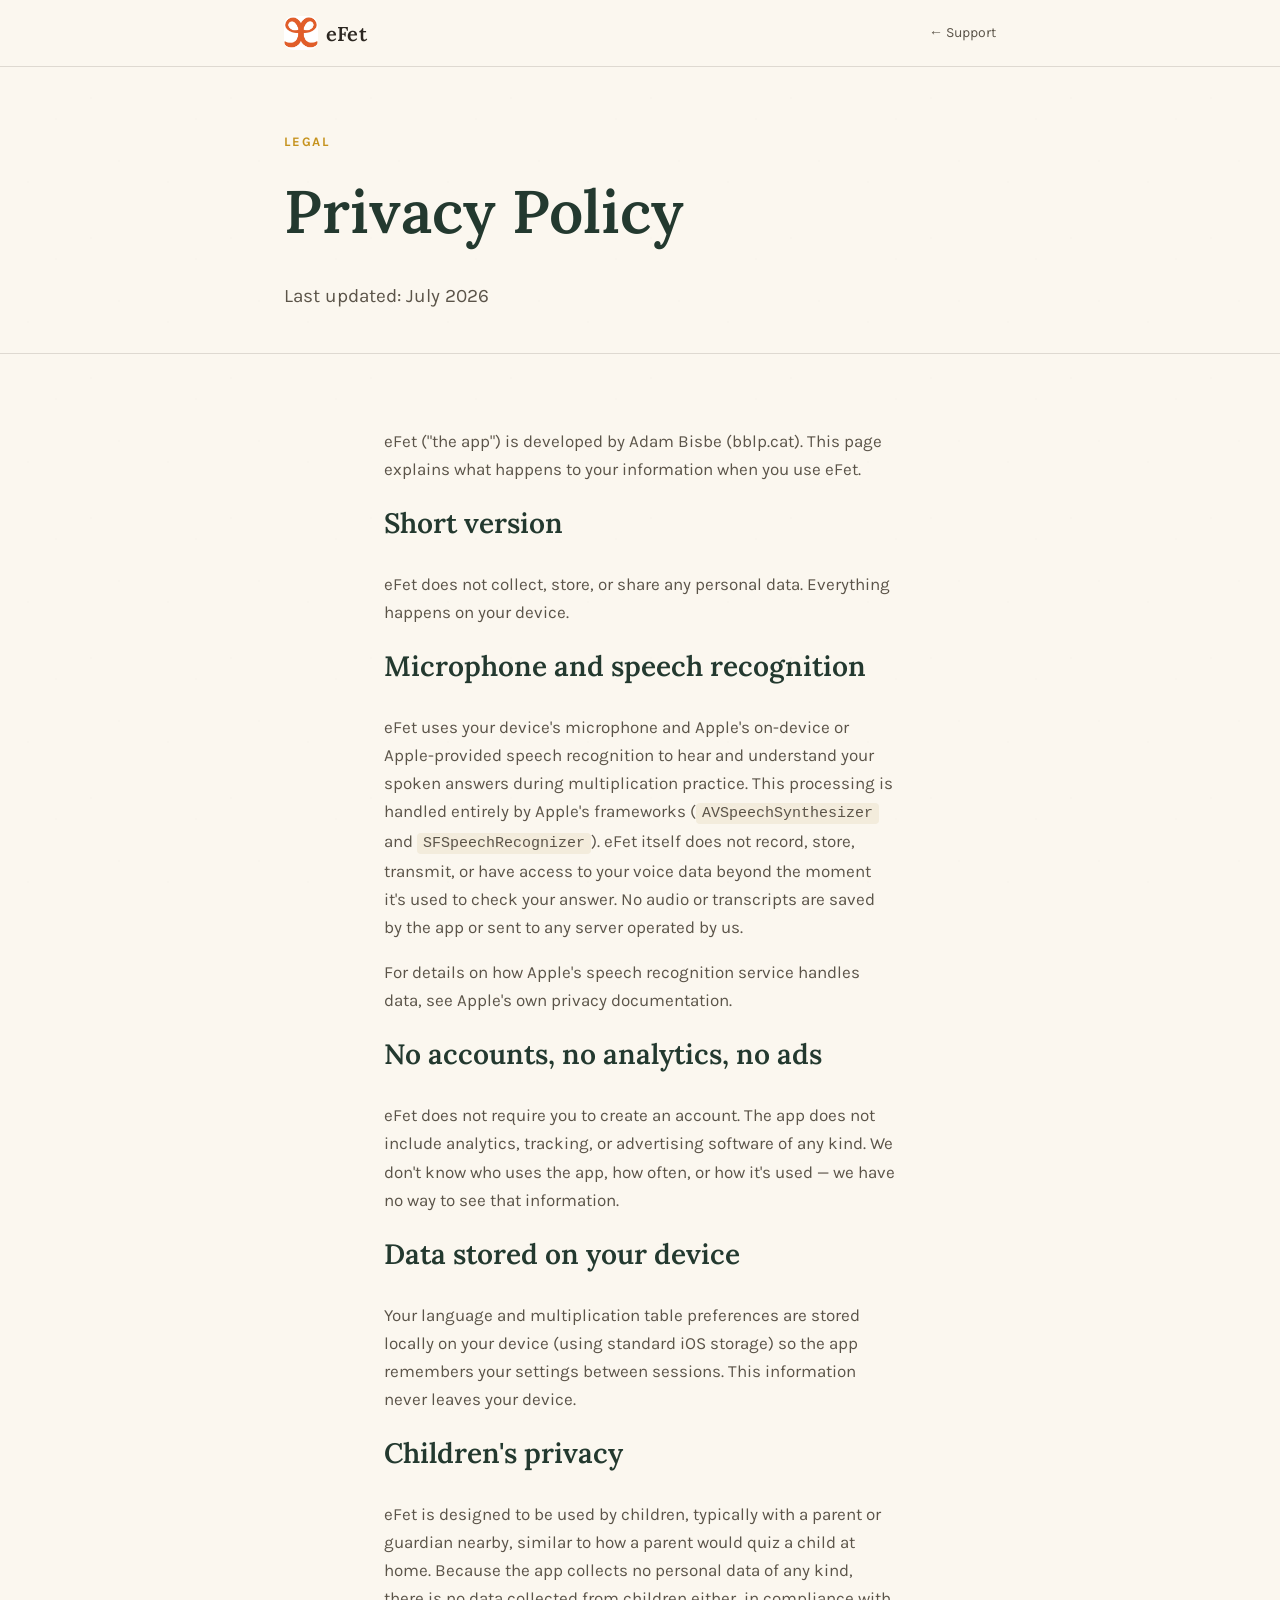
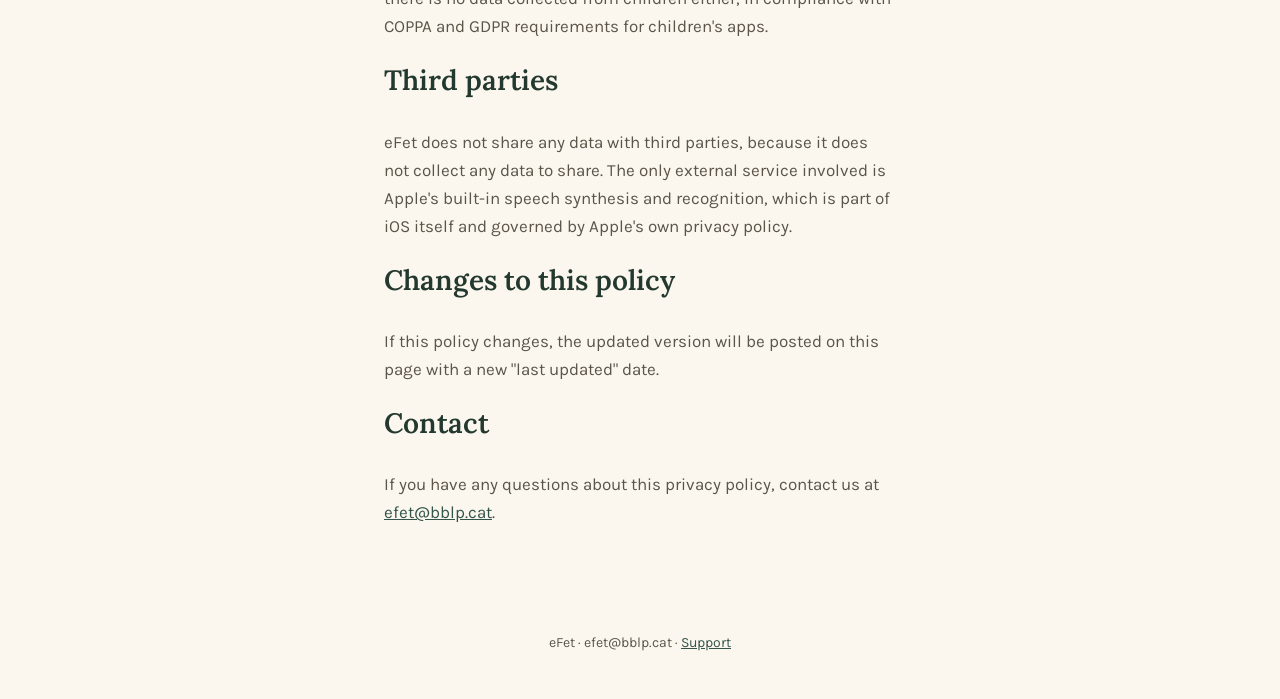
==== privacy.html @ 781f04e2 "per afegir les FAQ" ====
<!DOCTYPE html>
<html lang="en">
<head>
<meta charset="UTF-8">
<meta name="viewport" content="width=device-width, initial-scale=1.0">
<title>eFet — Privacy Policy</title>
<meta name="description" content="eFet privacy policy">
<link rel="icon" type="image/png" href="icon.png">
<link rel="preconnect" href="https://fonts.googleapis.com">
<link rel="preconnect" href="https://fonts.gstatic.com" crossorigin>
<link href="https://fonts.googleapis.com/css2?family=Lora:ital,wght@0,500;0,600;1,500&family=Karla:wght@400;500;600;700&display=swap" rel="stylesheet">
<link rel="stylesheet" href="styles.css">
</head>
<body>

<div class="chalk-texture" aria-hidden="true"></div>

<header class="site-header">
  <div class="wrap header-inner">
    <a class="brand" href="index.html">
      <img src="icon.png" alt="" class="brand-icon">
      <span class="brand-name">eFet</span>
    </a>
    <a class="back-link" href="index.html">← Support</a>
  </div>
</header>

<main>
  <section class="hero hero-small">
    <div class="wrap">
      <p class="eyebrow">Legal</p>
      <h1>Privacy Policy</h1>
      <p class="hero-sum">Last updated: July 2026</p>
    </div>
  </section>

  <section class="section">
    <div class="wrap wrap-narrow policy-body">

      <p>eFet ("the app") is developed by Adam Bisbe (bblp.cat). This page explains what happens to your information when you use eFet.</p>

      <h2>Short version</h2>
      <p>eFet does not collect, store, or share any personal data. Everything happens on your device.</p>

      <h2>Microphone and speech recognition</h2>
      <p>eFet uses your device's microphone and Apple's on-device or Apple-provided speech recognition to hear and understand your spoken answers during multiplication practice. This processing is handled entirely by Apple's frameworks (<code>AVSpeechSynthesizer</code> and <code>SFSpeechRecognizer</code>). eFet itself does not record, store, transmit, or have access to your voice data beyond the moment it's used to check your answer. No audio or transcripts are saved by the app or sent to any server operated by us.</p>
      <p>For details on how Apple's speech recognition service handles data, see Apple's own privacy documentation.</p>

      <h2>No accounts, no analytics, no ads</h2>
      <p>eFet does not require you to create an account. The app does not include analytics, tracking, or advertising software of any kind. We don't know who uses the app, how often, or how it's used — we have no way to see that information.</p>

      <h2>Data stored on your device</h2>
      <p>Your language and multiplication table preferences are stored locally on your device (using standard iOS storage) so the app remembers your settings between sessions. This information never leaves your device.</p>

      <h2>Children's privacy</h2>
      <p>eFet is designed to be used by children, typically with a parent or guardian nearby, similar to how a parent would quiz a child at home. Because the app collects no personal data of any kind, there is no data collected from children either, in compliance with COPPA and GDPR requirements for children's apps.</p>

      <h2>Third parties</h2>
      <p>eFet does not share any data with third parties, because it does not collect any data to share. The only external service involved is Apple's built-in speech synthesis and recognition, which is part of iOS itself and governed by Apple's own privacy policy.</p>

      <h2>Changes to this policy</h2>
      <p>If this policy changes, the updated version will be posted on this page with a new "last updated" date.</p>

      <h2>Contact</h2>
      <p>If you have any questions about this privacy policy, contact us at <a href="mailto:efet@bblp.cat">efet@bblp.cat</a>.</p>

    </div>
  </section>
</main>

<footer class="site-footer">
  <div class="wrap">
    <p>eFet · efet@bblp.cat · <a href="index.html">Support</a></p>
  </div>
</footer>

</body>
</html>
---- styles.css ----
:root{
  --paper: #FBF7EF;
  --paper-alt: #F3ECDC;
  --ink: #2B2620;
  --ink-soft: #5B5449;
  --chalk-green: #33544A;
  --chalk-green-deep: #23392F;
  --mustard: #C6931E;
  --mustard-soft: #E9D4A4;
  --line: rgba(43,38,32,0.14);
  --radius: 14px;
  --font-display: "Lora", Georgia, serif;
  --font-body: "Karla", -apple-system, BlinkMacSystemFont, "Segoe UI", sans-serif;
}

*{box-sizing:border-box;}

html{scroll-behavior:smooth;}

body{
  margin:0;
  background:var(--paper);
  color:var(--ink);
  font-family:var(--font-body);
  font-size:17px;
  line-height:1.65;
  -webkit-font-smoothing:antialiased;
}

.sr-only{
  position:absolute; width:1px; height:1px; padding:0; margin:-1px;
  overflow:hidden; clip:rect(0,0,0,0); white-space:nowrap; border:0;
}

a{color:var(--chalk-green);}

.wrap{
  max-width:760px;
  margin:0 auto;
  padding:0 24px;
}
.wrap-narrow{max-width:560px;}

/* subtle chalk-dust texture over the whole page */
.chalk-texture{
  position:fixed; inset:0; pointer-events:none; z-index:0;
  opacity:0.035;
  background-image:
    radial-gradient(circle at 20% 30%, #000 0, transparent 1px),
    radial-gradient(circle at 65% 70%, #000 0, transparent 1px),
    radial-gradient(circle at 85% 15%, #000 0, transparent 1px),
    radial-gradient(circle at 40% 85%, #000 0, transparent 1px);
  background-size: 140px 140px;
}

/* Header */
.site-header{
  border-bottom:1px solid var(--line);
  background:var(--paper);
  position:sticky; top:0; z-index:10;
}
.header-inner{
  display:flex; align-items:center; justify-content:space-between;
  padding:16px 24px;
}
.brand{
  display:flex; align-items:center; gap:8px;
  text-decoration:none; color:var(--ink);
}
.brand-icon{
  width:34px; height:34px;
  border-radius:9px;
  display:block;
}
.brand-name{
  font-family:var(--font-display); font-weight:600; font-size:20px;
  letter-spacing:0.01em;
}
.lang-picker select{
  font-family:var(--font-body);
  font-size:14px;
  padding:8px 12px;
  border-radius:8px;
  border:1px solid var(--line);
  background:var(--paper);
  color:var(--ink);
  cursor:pointer;
}
.lang-picker select:focus-visible{
  outline:2px solid var(--chalk-green);
  outline-offset:2px;
}
.back-link{
  font-size:14px;
  color:var(--ink-soft);
  text-decoration:none;
}
.back-link:hover{color:var(--chalk-green);}
.hero-small{padding:44px 0 24px;}
.policy-body h2{
  font-family:var(--font-display);
  font-size:20px;
  font-weight:600;
  color:var(--chalk-green-deep);
  margin:32px 0 10px;
}
.policy-body p{color:var(--ink-soft);}
.policy-body code{
  background:var(--paper-alt);
  padding:2px 6px;
  border-radius:4px;
  font-size:15px;
}

/* Hero */
.hero{
  position:relative;
  padding:64px 0 40px;
  overflow:hidden;
}
.eyebrow{
  font-size:13px;
  text-transform:uppercase;
  letter-spacing:0.14em;
  color:var(--mustard);
  font-weight:700;
  margin:0 0 10px;
}
.hero h1{
  font-family:var(--font-display);
  font-size:clamp(40px, 7vw, 60px);
  font-weight:600;
  margin:0 0 20px;
  color:var(--chalk-green-deep);
}
.hero-sum{
  font-size:19px;
  max-width:52ch;
  color:var(--ink-soft);
  margin:0;
}
.hero-equation{
  margin-top:36px;
  width:100%;
  max-width:520px;
}
.hero-equation svg{width:100%; height:auto; display:block;}
.chalk-eq{
  font-family:var(--font-display);
  font-style:italic;
  font-size:64px;
  fill:none;
  stroke:var(--mustard-soft);
  stroke-width:1.4px;
  paint-order:stroke;
}

/* Sections */
.section{
  padding:56px 0;
  border-top:1px solid var(--line);
}
.section.alt{
  background:var(--paper-alt);
}
.section h2{
  font-family:var(--font-display);
  font-size:28px;
  font-weight:600;
  margin:0 0 24px;
  color:var(--chalk-green-deep);
}

/* Steps */
.steps{
  list-style:none;
  counter-reset:step;
  margin:0 0 24px;
  padding:0;
  display:grid;
  gap:14px;
}
.steps li{
  counter-increment:step;
  position:relative;
  padding-left:44px;
  min-height:28px;
}
.steps li::before{
  content:counter(step);
  position:absolute; left:0; top:-1px;
  width:28px; height:28px;
  border-radius:50%;
  background:var(--chalk-green);
  color:var(--paper);
  font-family:var(--font-display);
  font-weight:600;
  font-size:14px;
  display:flex; align-items:center; justify-content:center;
}
.note{
  color:var(--ink-soft);
  font-size:15px;
  border-left:3px solid var(--mustard);
  padding-left:14px;
}

/* Languages */
#langs-intro{color:var(--ink-soft);}
.callout-title{
  font-weight:700;
  margin-top:24px;
  margin-bottom:10px;
}
.jazh-list{
  margin:0 0 20px;
  padding-left:20px;
  display:grid;
  gap:8px;
}
.jazh-list li strong{color:var(--chalk-green-deep);}
#langs-closing{color:var(--ink-soft); font-size:15px;}

/* FAQ */
.faq-list{
  display:grid;
  gap:2px;
  border-top:1px solid var(--line);
}
.faq-item{
  border-bottom:1px solid var(--line);
}
.faq-item summary{
  cursor:pointer;
  list-style:none;
  padding:18px 4px;
  font-weight:600;
  display:flex;
  align-items:center;
  justify-content:space-between;
  gap:16px;
}
.faq-item summary::-webkit-details-marker{display:none;}
.faq-item summary::after{
  content:"+";
  font-family:var(--font-display);
  font-size:22px;
  color:var(--mustard);
  flex-shrink:0;
  transition:transform 0.15s ease;
}
.faq-item[open] summary::after{
  transform:rotate(45deg);
}
.faq-item p{
  margin:0 0 18px;
  padding:0 4px;
  color:var(--ink-soft);
}

/* Contact form */
#contact-form{
  display:grid;
  gap:6px;
}
#contact-form label{
  font-weight:600;
  font-size:14px;
  margin-top:14px;
}
#contact-form select,
#contact-form input,
#contact-form textarea{
  font-family:var(--font-body);
  font-size:16px;
  padding:11px 14px;
  border-radius:10px;
  border:1px solid var(--line);
  background:var(--paper);
  color:var(--ink);
  width:100%;
}
#contact-form select:focus-visible,
#contact-form input:focus-visible,
#contact-form textarea:focus-visible{
  outline:2px solid var(--chalk-green);
  outline-offset:1px;
}
#contact-form textarea{resize:vertical;}
#send-btn{
  margin-top:22px;
  align-self:start;
  padding:12px 28px;
  border-radius:10px;
  border:none;
  background:var(--chalk-green);
  color:var(--paper);
  font-family:var(--font-body);
  font-weight:700;
  font-size:15px;
  cursor:pointer;
  transition:background 0.15s ease;
}
#send-btn:hover{background:var(--chalk-green-deep);}
#send-btn:focus-visible{
  outline:2px solid var(--mustard);
  outline-offset:2px;
}

/* Footer */
.site-footer{
  padding:32px 0 48px;
  text-align:center;
}
.site-footer p{
  color:var(--ink-soft);
  font-size:14px;
  margin:0;
}

@media (prefers-reduced-motion: reduce){
  html{scroll-behavior:auto;}
  .faq-item summary::after{transition:none;}
}

@media (max-width:560px){
  .hero{padding:44px 0 28px;}
  .section{padding:40px 0;}
}
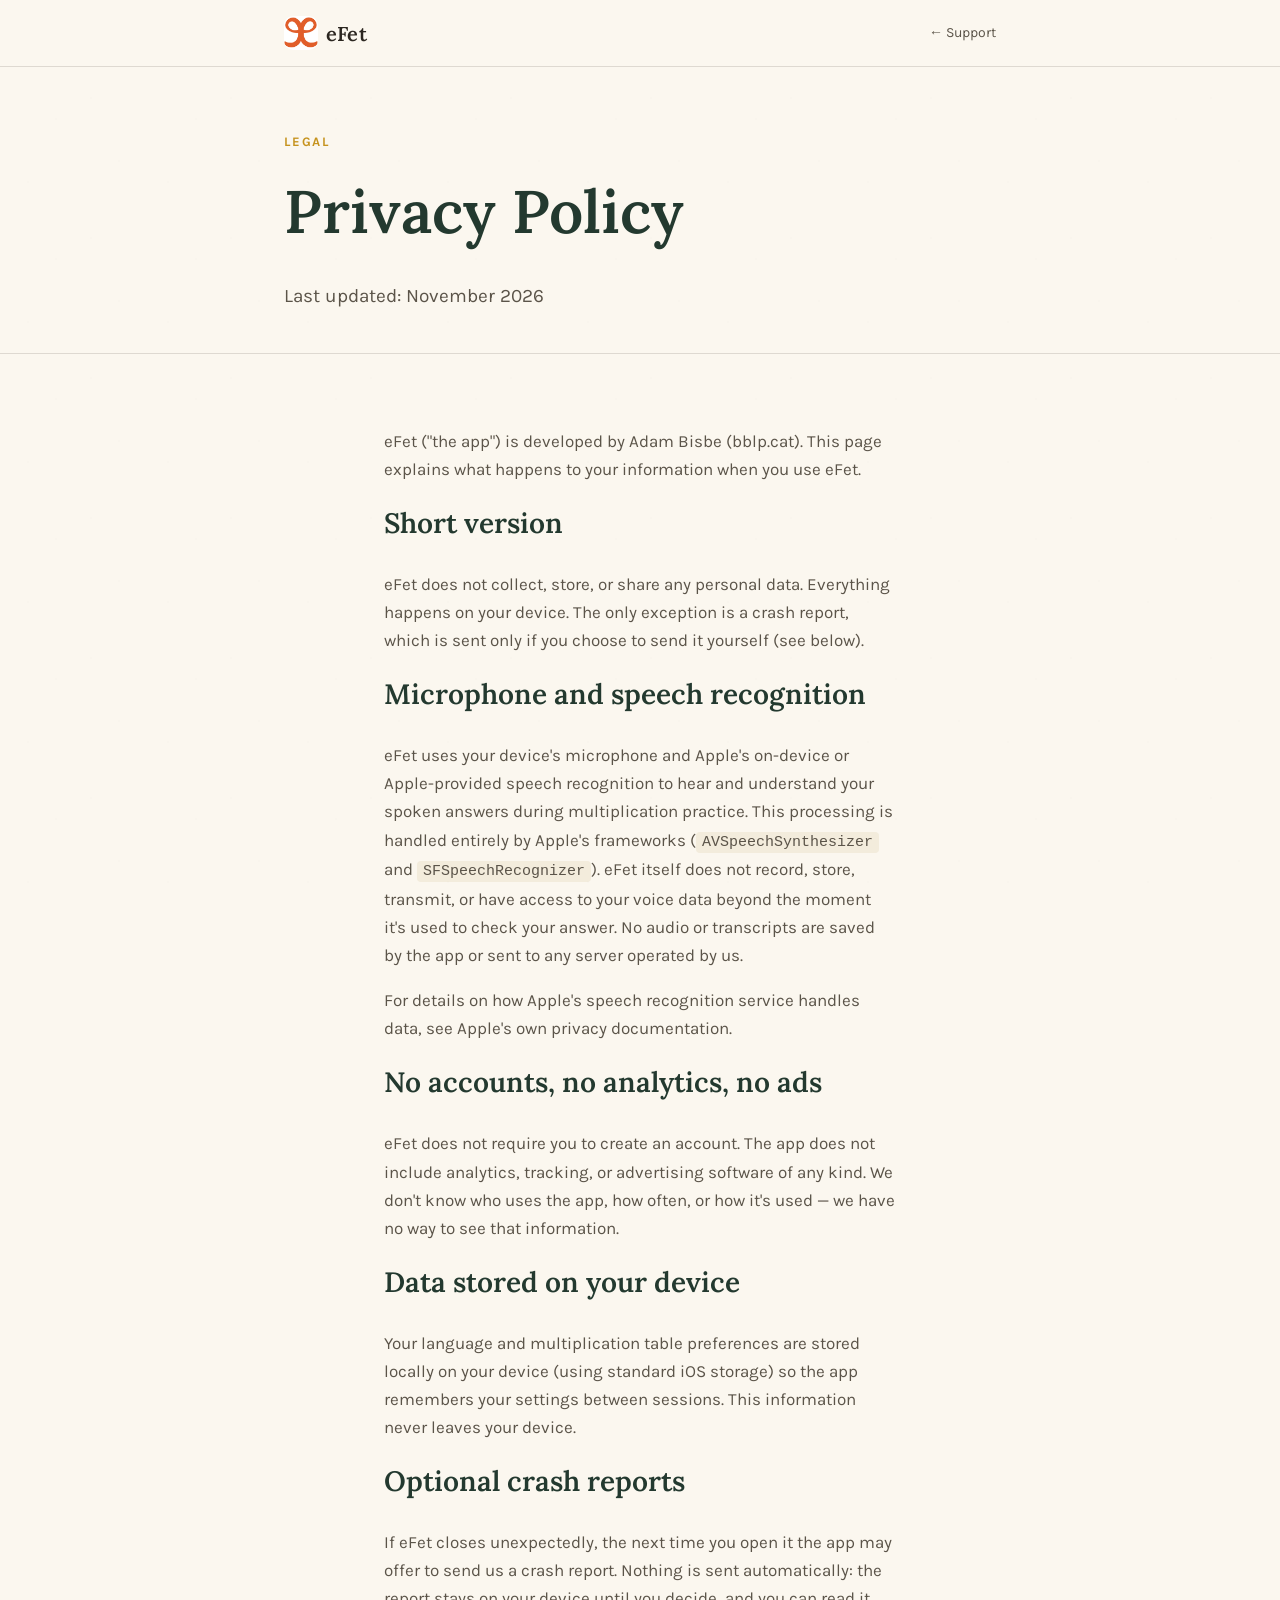
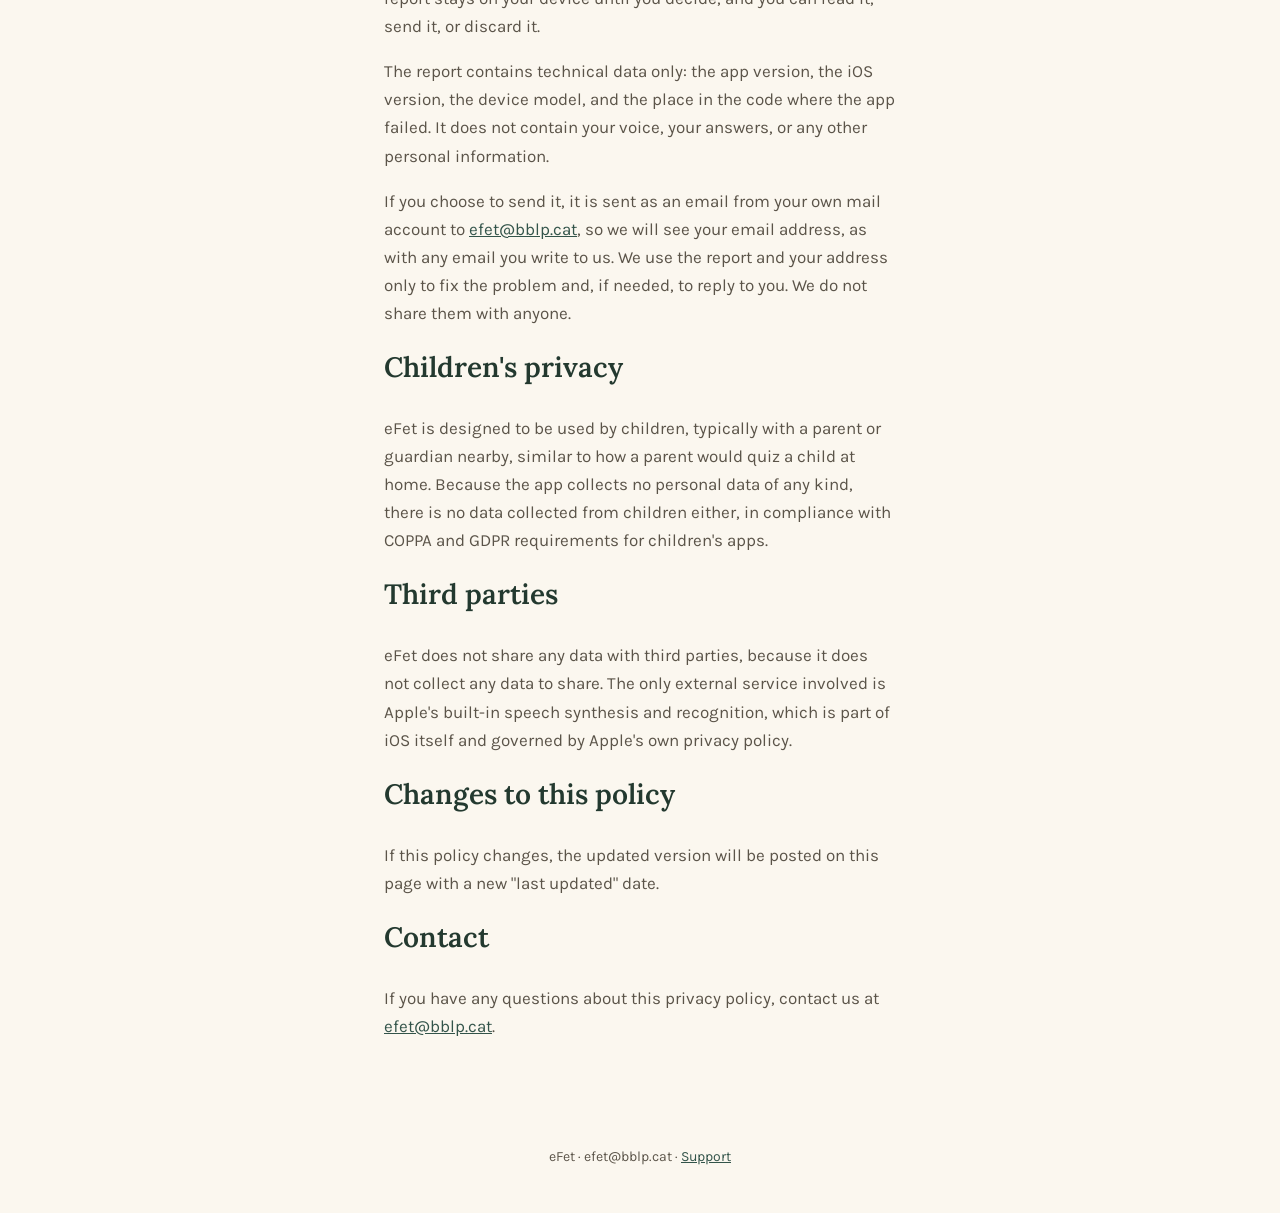
==== commit 9f5bc533: "Update privacy.html" ====
--- a/privacy.html
+++ b/privacy.html
@@ -30,7 +30,7 @@
     <div class="wrap">
       <p class="eyebrow">Legal</p>
       <h1>Privacy Policy</h1>
-      <p class="hero-sum">Last updated: July 2026</p>
+      <p class="hero-sum">Last updated: November 2026</p>
     </div>
   </section>
 
@@ -40,7 +40,7 @@
       <p>eFet ("the app") is developed by Adam Bisbe (bblp.cat). This page explains what happens to your information when you use eFet.</p>
 
       <h2>Short version</h2>
-      <p>eFet does not collect, store, or share any personal data. Everything happens on your device.</p>
+      <p>eFet does not collect, store, or share any personal data. Everything happens on your device. The only exception is a crash report, which is sent only if you choose to send it yourself (see below).</p>
 
       <h2>Microphone and speech recognition</h2>
       <p>eFet uses your device's microphone and Apple's on-device or Apple-provided speech recognition to hear and understand your spoken answers during multiplication practice. This processing is handled entirely by Apple's frameworks (<code>AVSpeechSynthesizer</code> and <code>SFSpeechRecognizer</code>). eFet itself does not record, store, transmit, or have access to your voice data beyond the moment it's used to check your answer. No audio or transcripts are saved by the app or sent to any server operated by us.</p>
@@ -51,6 +51,11 @@
 
       <h2>Data stored on your device</h2>
       <p>Your language and multiplication table preferences are stored locally on your device (using standard iOS storage) so the app remembers your settings between sessions. This information never leaves your device.</p>
+
+      <h2>Optional crash reports</h2>
+      <p>If eFet closes unexpectedly, the next time you open it the app may offer to send us a crash report. Nothing is sent automatically: the report stays on your device until you decide, and you can read it, send it, or discard it.</p>
+      <p>The report contains technical data only: the app version, the iOS version, the device model, and the place in the code where the app failed. It does not contain your voice, your answers, or any other personal information.</p>
+      <p>If you choose to send it, it is sent as an email from your own mail account to <a href="mailto:efet@bblp.cat">efet@bblp.cat</a>, so we will see your email address, as with any email you write to us. We use the report and your address only to fix the problem and, if needed, to reply to you. We do not share them with anyone.</p>
 
       <h2>Children's privacy</h2>
       <p>eFet is designed to be used by children, typically with a parent or guardian nearby, similar to how a parent would quiz a child at home. Because the app collects no personal data of any kind, there is no data collected from children either, in compliance with COPPA and GDPR requirements for children's apps.</p>
--- a/styles.css
+++ b/styles.css
@@ -141,8 +141,7 @@
 }
 .hero-equation{
   margin-top:36px;
-  width:100%;
-  max-width:520px;
+  max-width:420px;
 }
 .hero-equation svg{width:100%; height:auto; display:block;}
 .chalk-eq{
@@ -326,4 +325,4 @@
 @media (max-width:560px){
   .hero{padding:44px 0 28px;}
   .section{padding:40px 0;}
-}+}
